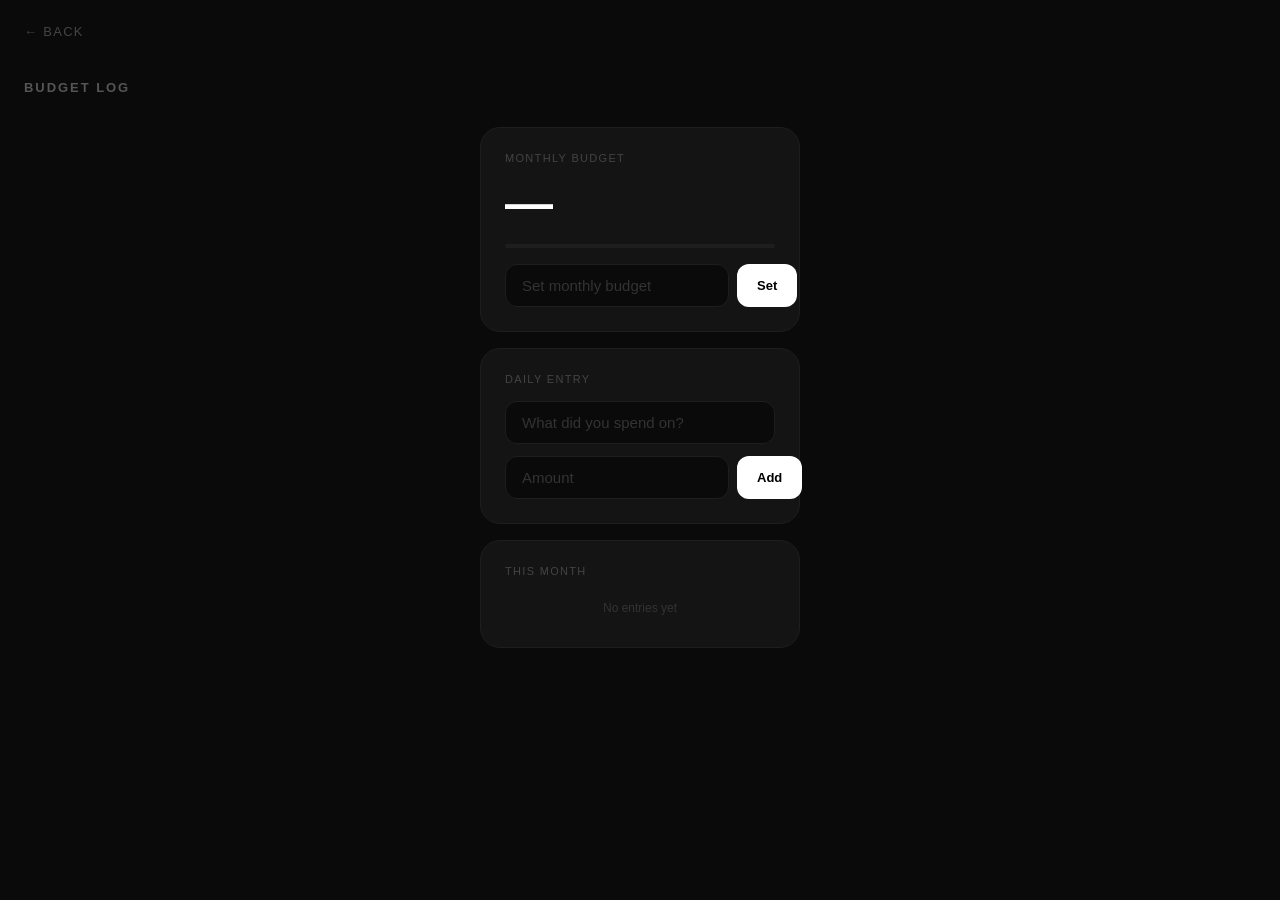
==== budget.html @ 746ae171 "Add Budget Log with monthly budget and daily entries" ====
<!DOCTYPE html>
<html lang="en">
<head>
  <meta charset="UTF-8" />
  <meta name="viewport" content="width=device-width, initial-scale=1.0, user-scalable=no" />
  <title>Budget Log</title>
  <style>
    * { margin: 0; padding: 0; box-sizing: border-box; }

    body {
      background: #0a0a0a;
      color: #fff;
      font-family: -apple-system, BlinkMacSystemFont, 'SF Pro Display', sans-serif;
      min-height: 100dvh;
      display: flex;
      flex-direction: column;
      align-items: center;
      padding: 80px 24px 40px;
      -webkit-tap-highlight-color: transparent;
    }

    .back {
      position: fixed;
      top: 24px;
      left: 24px;
      font-size: 13px;
      letter-spacing: 0.1em;
      text-transform: uppercase;
      color: #444;
      text-decoration: none;
    }

    h1 {
      font-size: 13px;
      letter-spacing: 0.15em;
      text-transform: uppercase;
      color: #555;
      margin-bottom: 32px;
      align-self: flex-start;
      width: 100%;
      max-width: 320px;
    }

    .section {
      background: #141414;
      border: 1px solid #1e1e1e;
      border-radius: 20px;
      padding: 24px;
      width: 100%;
      max-width: 320px;
      margin-bottom: 16px;
    }

    .section-title {
      font-size: 11px;
      letter-spacing: 0.12em;
      text-transform: uppercase;
      color: #444;
      margin-bottom: 16px;
    }

    .budget-display {
      font-size: 48px;
      font-weight: 700;
      font-variant-numeric: tabular-nums;
      line-height: 1;
      margin-bottom: 8px;
    }

    .budget-sub {
      font-size: 12px;
      color: #444;
      margin-bottom: 16px;
    }

    .progress-bar {
      width: 100%;
      height: 4px;
      background: #1e1e1e;
      border-radius: 2px;
      overflow: hidden;
      margin-bottom: 16px;
    }

    .progress-fill {
      height: 100%;
      background: #fff;
      border-radius: 2px;
      transition: width 0.3s ease;
    }

    .progress-fill.warning { background: #f59e0b; }
    .progress-fill.over { background: #ef4444; }

    .input-row {
      display: flex;
      gap: 8px;
    }

    input {
      flex: 1;
      background: #0a0a0a;
      border: 1px solid #1e1e1e;
      border-radius: 12px;
      padding: 12px 16px;
      color: #fff;
      font-size: 15px;
      font-family: inherit;
      outline: none;
    }

    input::placeholder { color: #333; }
    input:focus { border-color: #333; }

    button {
      background: #fff;
      color: #000;
      border: none;
      border-radius: 12px;
      padding: 12px 20px;
      font-size: 13px;
      font-weight: 600;
      font-family: inherit;
      cursor: pointer;
    }

    button:active { opacity: 0.8; }

    .entries {
      display: flex;
      flex-direction: column;
      gap: 10px;
    }

    .entry {
      display: flex;
      justify-content: space-between;
      align-items: center;
    }

    .entry-note {
      font-size: 14px;
      color: #ccc;
      flex: 1;
      margin-right: 12px;
      white-space: nowrap;
      overflow: hidden;
      text-overflow: ellipsis;
    }

    .entry-right {
      display: flex;
      align-items: center;
      gap: 12px;
      flex-shrink: 0;
    }

    .entry-amount {
      font-size: 15px;
      font-weight: 600;
      font-variant-numeric: tabular-nums;
    }

    .entry-delete {
      background: none;
      border: none;
      color: #333;
      cursor: pointer;
      font-size: 16px;
      padding: 0;
      line-height: 1;
    }

    .entry-delete:active { color: #ef4444; }

    .empty {
      font-size: 12px;
      color: #333;
      text-align: center;
      padding: 8px 0;
    }
  </style>
</head>
<body>

  <a class="back" href="index.html">← Back</a>
  <h1>Budget Log</h1>

  <!-- Monthly Budget -->
  <div class="section">
    <div class="section-title">Monthly Budget</div>
    <div class="budget-display" id="budgetDisplay">—</div>
    <div class="budget-sub" id="budgetSub"></div>
    <div class="progress-bar"><div class="progress-fill" id="progressFill"></div></div>
    <div class="input-row">
      <input type="number" id="budgetInput" placeholder="Set monthly budget" min="0" />
      <button onclick="setBudget()">Set</button>
    </div>
  </div>

  <!-- Daily Entry -->
  <div class="section">
    <div class="section-title">Daily Entry</div>
    <div class="input-row" style="margin-bottom:12px">
      <input type="text" id="noteInput" placeholder="What did you spend on?" />
    </div>
    <div class="input-row">
      <input type="number" id="amountInput" placeholder="Amount" min="0" step="0.01" />
      <button onclick="addEntry()">Add</button>
    </div>
  </div>

  <!-- Entries -->
  <div class="section">
    <div class="section-title">This Month</div>
    <div class="entries" id="entries"></div>
  </div>

  <script>
    const monthKey = () => new Date().toISOString().slice(0, 7);

    function getData() {
      return JSON.parse(localStorage.getItem('budget_' + monthKey()) || '{"budget":0,"entries":[]}');
    }

    function saveData(data) {
      localStorage.setItem('budget_' + monthKey(), JSON.stringify(data));
    }

    function render() {
      const data = getData();
      const total = data.entries.reduce((s, e) => s + e.amount, 0);
      const budget = data.budget;

      document.getElementById('budgetDisplay').textContent = budget ? `$${budget.toLocaleString()}` : '—';

      if (budget) {
        const remaining = budget - total;
        const pct = Math.min((total / budget) * 100, 100);
        const fill = document.getElementById('progressFill');
        fill.style.width = pct + '%';
        fill.className = 'progress-fill' + (pct >= 100 ? ' over' : pct >= 80 ? ' warning' : '');
        document.getElementById('budgetSub').textContent =
          remaining >= 0 ? `$${remaining.toFixed(2)} remaining of $${total.toFixed(2)} spent` : `$${Math.abs(remaining).toFixed(2)} over budget`;
      } else {
        document.getElementById('progressFill').style.width = '0%';
        document.getElementById('budgetSub').textContent = total ? `$${total.toFixed(2)} spent` : '';
      }

      const container = document.getElementById('entries');
      if (!data.entries.length) {
        container.innerHTML = '<div class="empty">No entries yet</div>';
        return;
      }
      container.innerHTML = data.entries.slice().reverse().map((e, ri) => {
        const i = data.entries.length - 1 - ri;
        return `<div class="entry">
          <div class="entry-note">${e.note || 'Expense'}</div>
          <div class="entry-right">
            <div class="entry-amount">$${e.amount.toFixed(2)}</div>
            <button class="entry-delete" onclick="deleteEntry(${i})">✕</button>
          </div>
        </div>`;
      }).join('');
    }

    function setBudget() {
      const val = parseFloat(document.getElementById('budgetInput').value);
      if (!val || val <= 0) return;
      const data = getData();
      data.budget = val;
      saveData(data);
      document.getElementById('budgetInput').value = '';
      render();
    }

    function addEntry() {
      const note = document.getElementById('noteInput').value.trim();
      const amount = parseFloat(document.getElementById('amountInput').value);
      if (!amount || amount <= 0) return;
      const data = getData();
      data.entries.push({ note, amount, date: new Date().toLocaleDateString() });
      saveData(data);
      document.getElementById('noteInput').value = '';
      document.getElementById('amountInput').value = '';
      render();
    }

    function deleteEntry(i) {
      const data = getData();
      data.entries.splice(i, 1);
      saveData(data);
      render();
    }

    render();
  </script>
</body>
</html>
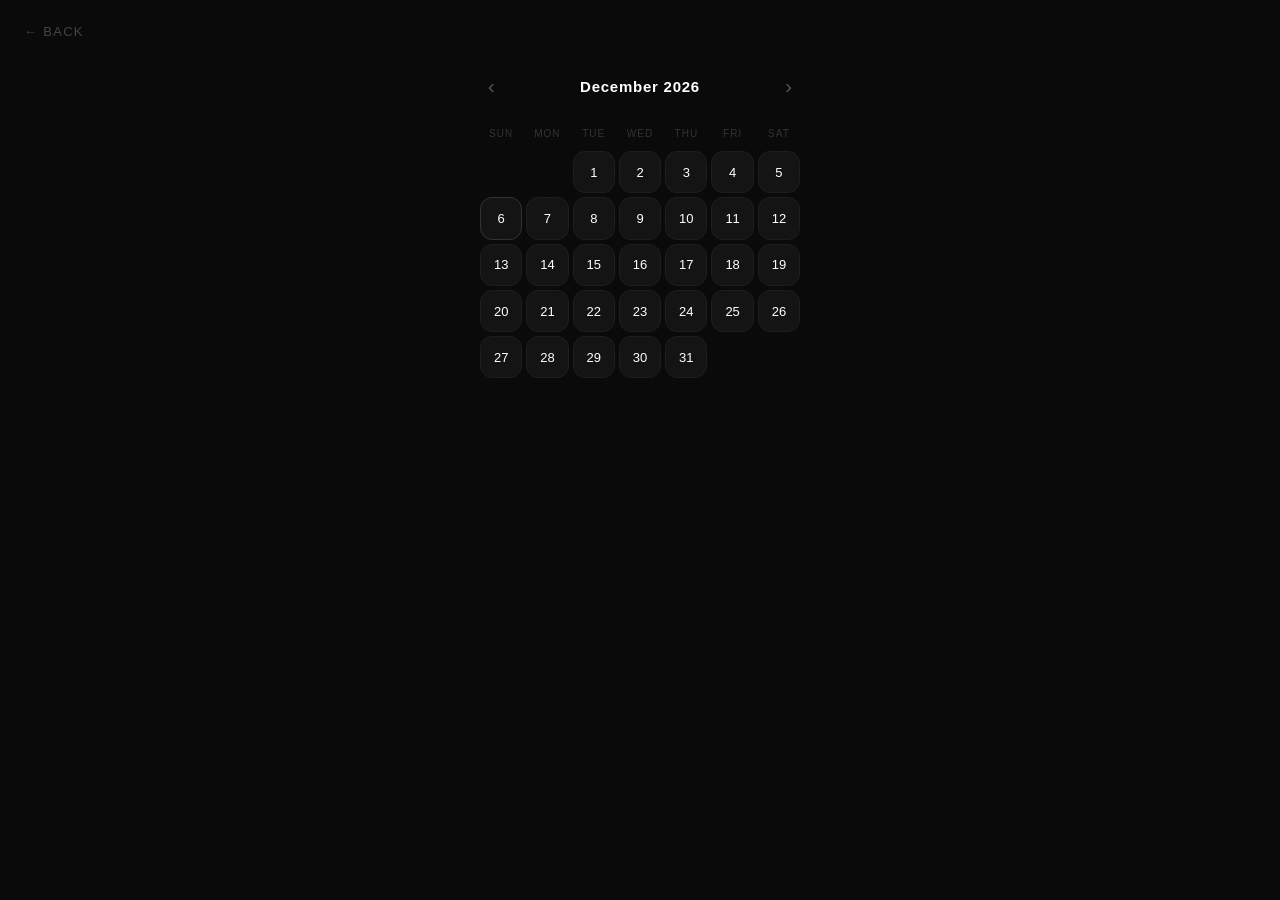
==== commit 5fcda6d4: "Redesign budget as calendar view with daily spend entries" ====
--- a/budget.html
+++ b/budget.html
@@ -15,7 +15,7 @@
       display: flex;
       flex-direction: column;
       align-items: center;
-      padding: 80px 24px 40px;
+      padding: 72px 24px 48px;
       -webkit-tap-highlight-color: transparent;
     }
 
@@ -30,28 +30,119 @@
       text-decoration: none;
     }
 
-    h1 {
-      font-size: 13px;
-      letter-spacing: 0.15em;
-      text-transform: uppercase;
-      color: #555;
-      margin-bottom: 32px;
-      align-self: flex-start;
+    .month-nav {
+      display: flex;
+      align-items: center;
+      justify-content: space-between;
       width: 100%;
       max-width: 320px;
-    }
-
-    .section {
+      margin-bottom: 24px;
+    }
+
+    .month-label {
+      font-size: 15px;
+      font-weight: 600;
+      letter-spacing: 0.05em;
+    }
+
+    .nav-btn {
+      background: none;
+      border: none;
+      color: #555;
+      font-size: 20px;
+      cursor: pointer;
+      padding: 4px 8px;
+      line-height: 1;
+    }
+
+    .nav-btn:active { color: #fff; }
+
+    .calendar {
+      width: 100%;
+      max-width: 320px;
+      display: grid;
+      grid-template-columns: repeat(7, 1fr);
+      gap: 4px;
+      margin-bottom: 20px;
+    }
+
+    .day-header {
+      font-size: 10px;
+      letter-spacing: 0.1em;
+      text-transform: uppercase;
+      color: #333;
+      text-align: center;
+      padding: 4px 0 8px;
+    }
+
+    .day {
+      aspect-ratio: 1;
+      display: flex;
+      flex-direction: column;
+      align-items: center;
+      justify-content: center;
+      border-radius: 12px;
+      cursor: pointer;
+      background: #141414;
+      border: 1px solid #1e1e1e;
+      transition: background 0.15s;
+      gap: 2px;
+    }
+
+    .day.empty {
+      background: transparent;
+      border-color: transparent;
+      cursor: default;
+    }
+
+    .day.today {
+      border-color: #333;
+    }
+
+    .day.selected {
+      background: #fff;
+      border-color: #fff;
+    }
+
+    .day.has-spend {
+      border-color: #2a2a2a;
+    }
+
+    .day:not(.empty):active { background: #1e1e1e; }
+    .day.selected:active { background: #ddd; }
+
+    .day-num {
+      font-size: 13px;
+      font-weight: 500;
+      line-height: 1;
+      color: #fff;
+    }
+
+    .day.selected .day-num { color: #000; }
+
+    .day-dot {
+      width: 4px;
+      height: 4px;
+      border-radius: 50%;
+      background: #555;
+    }
+
+    .day.selected .day-dot { background: #000; opacity: 0.4; }
+
+    /* Entry panel */
+    .panel {
+      width: 100%;
+      max-width: 320px;
       background: #141414;
       border: 1px solid #1e1e1e;
       border-radius: 20px;
       padding: 24px;
-      width: 100%;
-      max-width: 320px;
-      margin-bottom: 16px;
-    }
-
-    .section-title {
+      display: none;
+    }
+
+    .panel.visible { display: block; }
+
+    .panel-date {
       font-size: 11px;
       letter-spacing: 0.12em;
       text-transform: uppercase;
@@ -59,45 +150,32 @@
       margin-bottom: 16px;
     }
 
-    .budget-display {
-      font-size: 48px;
+    .total-row {
+      display: flex;
+      justify-content: space-between;
+      align-items: baseline;
+      margin-bottom: 20px;
+    }
+
+    .total-label {
+      font-size: 12px;
+      color: #444;
+      letter-spacing: 0.08em;
+      text-transform: uppercase;
+    }
+
+    .total-value {
+      font-size: 32px;
       font-weight: 700;
       font-variant-numeric: tabular-nums;
-      line-height: 1;
-      margin-bottom: 8px;
-    }
-
-    .budget-sub {
-      font-size: 12px;
-      color: #444;
-      margin-bottom: 16px;
-    }
-
-    .progress-bar {
-      width: 100%;
-      height: 4px;
-      background: #1e1e1e;
-      border-radius: 2px;
-      overflow: hidden;
-      margin-bottom: 16px;
-    }
-
-    .progress-fill {
-      height: 100%;
-      background: #fff;
-      border-radius: 2px;
-      transition: width 0.3s ease;
-    }
-
-    .progress-fill.warning { background: #f59e0b; }
-    .progress-fill.over { background: #ef4444; }
+    }
 
     .input-row {
       display: flex;
       gap: 8px;
     }
 
-    input {
+    input[type="number"] {
       flex: 1;
       background: #0a0a0a;
       border: 1px solid #1e1e1e;
@@ -109,10 +187,10 @@
       outline: none;
     }
 
-    input::placeholder { color: #333; }
-    input:focus { border-color: #333; }
-
-    button {
+    input[type="number"]::placeholder { color: #333; }
+    input[type="number"]:focus { border-color: #333; }
+
+    button.add-btn {
       background: #fff;
       color: #000;
       border: none;
@@ -124,176 +202,186 @@
       cursor: pointer;
     }
 
-    button:active { opacity: 0.8; }
-
-    .entries {
+    button.add-btn:active { opacity: 0.8; }
+
+    .entries-list {
+      margin-top: 16px;
       display: flex;
       flex-direction: column;
-      gap: 10px;
-    }
-
-    .entry {
+      gap: 8px;
+    }
+
+    .entry-item {
       display: flex;
       justify-content: space-between;
       align-items: center;
     }
 
-    .entry-note {
+    .entry-time {
+      font-size: 12px;
+      color: #333;
+    }
+
+    .entry-val {
       font-size: 14px;
+      font-variant-numeric: tabular-nums;
       color: #ccc;
-      flex: 1;
-      margin-right: 12px;
-      white-space: nowrap;
-      overflow: hidden;
-      text-overflow: ellipsis;
-    }
-
-    .entry-right {
-      display: flex;
-      align-items: center;
-      gap: 12px;
-      flex-shrink: 0;
-    }
-
-    .entry-amount {
-      font-size: 15px;
-      font-weight: 600;
-      font-variant-numeric: tabular-nums;
-    }
-
-    .entry-delete {
+    }
+
+    .entry-del {
       background: none;
       border: none;
-      color: #333;
+      color: #2a2a2a;
       cursor: pointer;
-      font-size: 16px;
-      padding: 0;
-      line-height: 1;
-    }
-
-    .entry-delete:active { color: #ef4444; }
-
-    .empty {
-      font-size: 12px;
-      color: #333;
-      text-align: center;
-      padding: 8px 0;
-    }
+      font-size: 14px;
+      padding: 0 0 0 12px;
+    }
+
+    .entry-del:active { color: #ef4444; }
   </style>
 </head>
 <body>
 
   <a class="back" href="index.html">← Back</a>
-  <h1>Budget Log</h1>
-
-  <!-- Monthly Budget -->
-  <div class="section">
-    <div class="section-title">Monthly Budget</div>
-    <div class="budget-display" id="budgetDisplay">—</div>
-    <div class="budget-sub" id="budgetSub"></div>
-    <div class="progress-bar"><div class="progress-fill" id="progressFill"></div></div>
-    <div class="input-row">
-      <input type="number" id="budgetInput" placeholder="Set monthly budget" min="0" />
-      <button onclick="setBudget()">Set</button>
-    </div>
+
+  <div class="month-nav">
+    <button class="nav-btn" onclick="changeMonth(-1)">‹</button>
+    <div class="month-label" id="monthLabel"></div>
+    <button class="nav-btn" onclick="changeMonth(1)">›</button>
   </div>
 
-  <!-- Daily Entry -->
-  <div class="section">
-    <div class="section-title">Daily Entry</div>
-    <div class="input-row" style="margin-bottom:12px">
-      <input type="text" id="noteInput" placeholder="What did you spend on?" />
+  <div class="calendar" id="calendar"></div>
+
+  <div class="panel" id="panel">
+    <div class="panel-date" id="panelDate"></div>
+    <div class="total-row">
+      <div class="total-label">Total Spend</div>
+      <div class="total-value" id="totalSpend">$0</div>
     </div>
     <div class="input-row">
-      <input type="number" id="amountInput" placeholder="Amount" min="0" step="0.01" />
-      <button onclick="addEntry()">Add</button>
+      <input type="number" id="valueInput" placeholder="Add value" min="0" step="0.01" />
+      <button class="add-btn" onclick="addValue()">Add</button>
     </div>
+    <div class="entries-list" id="entriesList"></div>
   </div>
 
-  <!-- Entries -->
-  <div class="section">
-    <div class="section-title">This Month</div>
-    <div class="entries" id="entries"></div>
-  </div>
-
   <script>
-    const monthKey = () => new Date().toISOString().slice(0, 7);
-
-    function getData() {
-      return JSON.parse(localStorage.getItem('budget_' + monthKey()) || '{"budget":0,"entries":[]}');
-    }
-
-    function saveData(data) {
-      localStorage.setItem('budget_' + monthKey(), JSON.stringify(data));
-    }
-
-    function render() {
-      const data = getData();
-      const total = data.entries.reduce((s, e) => s + e.amount, 0);
-      const budget = data.budget;
-
-      document.getElementById('budgetDisplay').textContent = budget ? `$${budget.toLocaleString()}` : '—';
-
-      if (budget) {
-        const remaining = budget - total;
-        const pct = Math.min((total / budget) * 100, 100);
-        const fill = document.getElementById('progressFill');
-        fill.style.width = pct + '%';
-        fill.className = 'progress-fill' + (pct >= 100 ? ' over' : pct >= 80 ? ' warning' : '');
-        document.getElementById('budgetSub').textContent =
-          remaining >= 0 ? `$${remaining.toFixed(2)} remaining of $${total.toFixed(2)} spent` : `$${Math.abs(remaining).toFixed(2)} over budget`;
-      } else {
-        document.getElementById('progressFill').style.width = '0%';
-        document.getElementById('budgetSub').textContent = total ? `$${total.toFixed(2)} spent` : '';
+    const DAYS = ['Sun','Mon','Tue','Wed','Thu','Fri','Sat'];
+    const MONTHS = ['January','February','March','April','May','June','July','August','September','October','November','December'];
+
+    let current = new Date();
+    let viewYear = current.getFullYear();
+    let viewMonth = current.getMonth();
+    let selectedDate = null;
+
+    function storageKey(dateStr) { return 'budget_' + dateStr; }
+
+    function getEntries(dateStr) {
+      return JSON.parse(localStorage.getItem(storageKey(dateStr)) || '[]');
+    }
+
+    function saveEntries(dateStr, entries) {
+      localStorage.setItem(storageKey(dateStr), JSON.stringify(entries));
+    }
+
+    function total(entries) {
+      return entries.reduce((s, e) => s + e.val, 0);
+    }
+
+    function renderCalendar() {
+      document.getElementById('monthLabel').textContent = MONTHS[viewMonth] + ' ' + viewYear;
+
+      const cal = document.getElementById('calendar');
+      cal.innerHTML = DAYS.map(d => `<div class="day-header">${d}</div>`).join('');
+
+      const firstDay = new Date(viewYear, viewMonth, 1).getDay();
+      const daysInMonth = new Date(viewYear, viewMonth + 1, 0).getDate();
+      const todayStr = toDateStr(current);
+
+      for (let i = 0; i < firstDay; i++) {
+        cal.innerHTML += `<div class="day empty"></div>`;
       }
 
-      const container = document.getElementById('entries');
-      if (!data.entries.length) {
-        container.innerHTML = '<div class="empty">No entries yet</div>';
-        return;
+      for (let d = 1; d <= daysInMonth; d++) {
+        const dateStr = toDateStr(new Date(viewYear, viewMonth, d));
+        const entries = getEntries(dateStr);
+        const hasSpend = entries.length > 0;
+        const isToday = dateStr === todayStr;
+        const isSelected = dateStr === selectedDate;
+
+        cal.innerHTML += `<div class="day${isToday ? ' today' : ''}${isSelected ? ' selected' : ''}${hasSpend ? ' has-spend' : ''}" onclick="selectDate('${dateStr}')">
+          <div class="day-num">${d}</div>
+          ${hasSpend ? '<div class="day-dot"></div>' : ''}
+        </div>`;
       }
-      container.innerHTML = data.entries.slice().reverse().map((e, ri) => {
-        const i = data.entries.length - 1 - ri;
-        return `<div class="entry">
-          <div class="entry-note">${e.note || 'Expense'}</div>
-          <div class="entry-right">
-            <div class="entry-amount">$${e.amount.toFixed(2)}</div>
-            <button class="entry-delete" onclick="deleteEntry(${i})">✕</button>
-          </div>
+    }
+
+    function toDateStr(date) {
+      return date.getFullYear() + '-' +
+        String(date.getMonth() + 1).padStart(2, '0') + '-' +
+        String(date.getDate()).padStart(2, '0');
+    }
+
+    function selectDate(dateStr) {
+      selectedDate = dateStr;
+      renderCalendar();
+      renderPanel();
+    }
+
+    function renderPanel() {
+      if (!selectedDate) return;
+      const panel = document.getElementById('panel');
+      panel.classList.add('visible');
+
+      const [y, m, d] = selectedDate.split('-');
+      document.getElementById('panelDate').textContent =
+        MONTHS[parseInt(m) - 1] + ' ' + parseInt(d) + ', ' + y;
+
+      const entries = getEntries(selectedDate);
+      document.getElementById('totalSpend').textContent = '$' + total(entries).toFixed(2);
+
+      const list = document.getElementById('entriesList');
+      list.innerHTML = entries.slice().reverse().map((e, ri) => {
+        const i = entries.length - 1 - ri;
+        return `<div class="entry-item">
+          <div class="entry-time">${e.time}</div>
+          <div class="entry-val">$${e.val.toFixed(2)}</div>
+          <button class="entry-del" onclick="deleteEntry(${i})">✕</button>
         </div>`;
       }).join('');
     }
 
-    function setBudget() {
-      const val = parseFloat(document.getElementById('budgetInput').value);
-      if (!val || val <= 0) return;
-      const data = getData();
-      data.budget = val;
-      saveData(data);
-      document.getElementById('budgetInput').value = '';
-      render();
-    }
-
-    function addEntry() {
-      const note = document.getElementById('noteInput').value.trim();
-      const amount = parseFloat(document.getElementById('amountInput').value);
-      if (!amount || amount <= 0) return;
-      const data = getData();
-      data.entries.push({ note, amount, date: new Date().toLocaleDateString() });
-      saveData(data);
-      document.getElementById('noteInput').value = '';
-      document.getElementById('amountInput').value = '';
-      render();
+    function addValue() {
+      const input = document.getElementById('valueInput');
+      const val = parseFloat(input.value);
+      if (!val || val <= 0 || !selectedDate) return;
+      const entries = getEntries(selectedDate);
+      const now = new Date();
+      entries.push({ val, time: now.toLocaleTimeString([], { hour: '2-digit', minute: '2-digit' }) });
+      saveEntries(selectedDate, entries);
+      input.value = '';
+      renderCalendar();
+      renderPanel();
     }
 
     function deleteEntry(i) {
-      const data = getData();
-      data.entries.splice(i, 1);
-      saveData(data);
-      render();
-    }
-
-    render();
+      const entries = getEntries(selectedDate);
+      entries.splice(i, 1);
+      saveEntries(selectedDate, entries);
+      renderCalendar();
+      renderPanel();
+    }
+
+    function changeMonth(dir) {
+      viewMonth += dir;
+      if (viewMonth > 11) { viewMonth = 0; viewYear++; }
+      if (viewMonth < 0) { viewMonth = 11; viewYear--; }
+      selectedDate = null;
+      document.getElementById('panel').classList.remove('visible');
+      renderCalendar();
+    }
+
+    renderCalendar();
   </script>
 </body>
 </html>
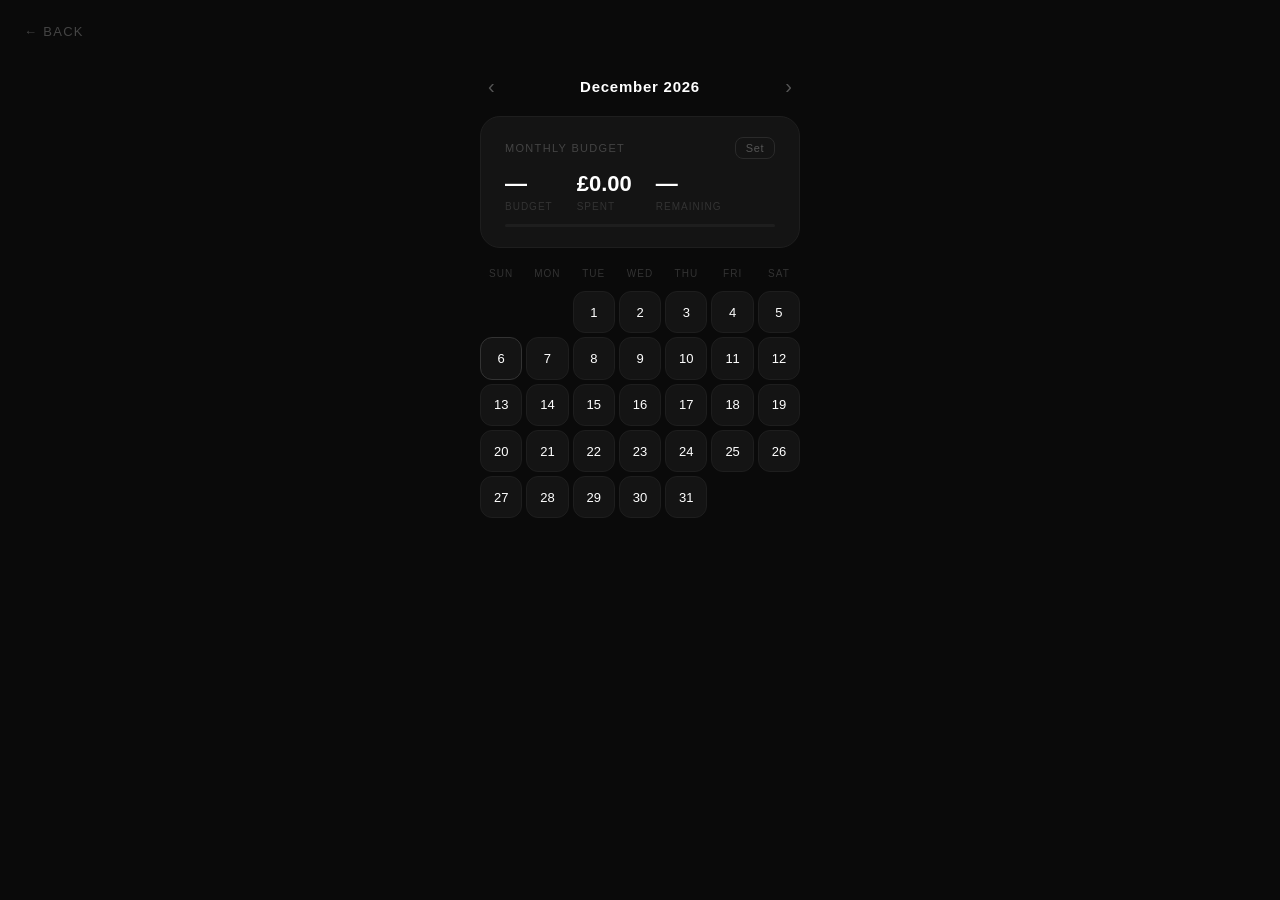
==== commit ca5b9e9c: "Add monthly budget card, switch to £" ====
--- a/budget.html
+++ b/budget.html
@@ -36,7 +36,7 @@
       justify-content: space-between;
       width: 100%;
       max-width: 320px;
-      margin-bottom: 24px;
+      margin-bottom: 16px;
     }
 
     .month-label {
@@ -57,6 +57,96 @@
 
     .nav-btn:active { color: #fff; }
 
+    /* Monthly budget card */
+    .budget-card {
+      width: 100%;
+      max-width: 320px;
+      background: #141414;
+      border: 1px solid #1e1e1e;
+      border-radius: 20px;
+      padding: 20px 24px;
+      margin-bottom: 16px;
+    }
+
+    .budget-top {
+      display: flex;
+      justify-content: space-between;
+      align-items: baseline;
+      margin-bottom: 12px;
+    }
+
+    .budget-section-label {
+      font-size: 11px;
+      letter-spacing: 0.12em;
+      text-transform: uppercase;
+      color: #444;
+    }
+
+    .budget-set-btn {
+      background: none;
+      border: 1px solid #2a2a2a;
+      border-radius: 8px;
+      color: #555;
+      font-size: 11px;
+      font-family: inherit;
+      padding: 4px 10px;
+      cursor: pointer;
+      letter-spacing: 0.05em;
+    }
+
+    .budget-set-btn:active { color: #fff; border-color: #555; }
+
+    .budget-numbers {
+      display: flex;
+      gap: 24px;
+      margin-bottom: 12px;
+    }
+
+    .budget-stat { display: flex; flex-direction: column; gap: 4px; }
+
+    .budget-stat-val {
+      font-size: 22px;
+      font-weight: 700;
+      font-variant-numeric: tabular-nums;
+    }
+
+    .budget-stat-val.over { color: #ef4444; }
+    .budget-stat-val.warning { color: #f59e0b; }
+
+    .budget-stat-label {
+      font-size: 10px;
+      letter-spacing: 0.1em;
+      text-transform: uppercase;
+      color: #333;
+    }
+
+    .progress-bar {
+      width: 100%;
+      height: 3px;
+      background: #1e1e1e;
+      border-radius: 2px;
+      overflow: hidden;
+    }
+
+    .progress-fill {
+      height: 100%;
+      background: #fff;
+      border-radius: 2px;
+      transition: width 0.3s ease;
+    }
+
+    .progress-fill.warning { background: #f59e0b; }
+    .progress-fill.over { background: #ef4444; }
+
+    .set-budget-row {
+      display: flex;
+      gap: 8px;
+      margin-top: 14px;
+    }
+
+    .set-budget-row.hidden { display: none; }
+
+    /* Calendar */
     .calendar {
       width: 100%;
       max-width: 320px;
@@ -89,25 +179,10 @@
       gap: 2px;
     }
 
-    .day.empty {
-      background: transparent;
-      border-color: transparent;
-      cursor: default;
-    }
-
-    .day.today {
-      border-color: #333;
-    }
-
-    .day.selected {
-      background: #fff;
-      border-color: #fff;
-    }
-
-    .day.has-spend {
-      border-color: #2a2a2a;
-    }
-
+    .day.empty { background: transparent; border-color: transparent; cursor: default; }
+    .day.today { border-color: #333; }
+    .day.selected { background: #fff; border-color: #fff; }
+    .day.has-spend { border-color: #2a2a2a; }
     .day:not(.empty):active { background: #1e1e1e; }
     .day.selected:active { background: #ddd; }
 
@@ -170,10 +245,7 @@
       font-variant-numeric: tabular-nums;
     }
 
-    .input-row {
-      display: flex;
-      gap: 8px;
-    }
+    .input-row { display: flex; gap: 8px; }
 
     input[type="number"] {
       flex: 1;
@@ -217,10 +289,7 @@
       align-items: center;
     }
 
-    .entry-time {
-      font-size: 12px;
-      color: #333;
-    }
+    .entry-time { font-size: 12px; color: #333; }
 
     .entry-val {
       font-size: 14px;
@@ -250,13 +319,40 @@
     <button class="nav-btn" onclick="changeMonth(1)">›</button>
   </div>
 
+  <!-- Monthly Budget Card -->
+  <div class="budget-card">
+    <div class="budget-top">
+      <div class="budget-section-label">Monthly Budget</div>
+      <button class="budget-set-btn" onclick="toggleSetBudget()">Set</button>
+    </div>
+    <div class="budget-numbers">
+      <div class="budget-stat">
+        <div class="budget-stat-val" id="budgetAmt">—</div>
+        <div class="budget-stat-label">Budget</div>
+      </div>
+      <div class="budget-stat">
+        <div class="budget-stat-val" id="spentAmt">£0</div>
+        <div class="budget-stat-label">Spent</div>
+      </div>
+      <div class="budget-stat">
+        <div class="budget-stat-val" id="remainAmt">—</div>
+        <div class="budget-stat-label">Remaining</div>
+      </div>
+    </div>
+    <div class="progress-bar"><div class="progress-fill" id="progressFill" style="width:0%"></div></div>
+    <div class="set-budget-row hidden" id="setBudgetRow">
+      <input type="number" id="budgetInput" placeholder="Monthly budget" min="0" />
+      <button class="add-btn" onclick="saveBudget()">Save</button>
+    </div>
+  </div>
+
   <div class="calendar" id="calendar"></div>
 
   <div class="panel" id="panel">
     <div class="panel-date" id="panelDate"></div>
     <div class="total-row">
       <div class="total-label">Total Spend</div>
-      <div class="total-value" id="totalSpend">$0</div>
+      <div class="total-value" id="totalSpend">£0</div>
     </div>
     <div class="input-row">
       <input type="number" id="valueInput" placeholder="Add value" min="0" step="0.01" />
@@ -274,23 +370,78 @@
     let viewMonth = current.getMonth();
     let selectedDate = null;
 
-    function storageKey(dateStr) { return 'budget_' + dateStr; }
+    function monthKey() { return `${viewYear}-${String(viewMonth + 1).padStart(2, '0')}`; }
+    function entryKey(dateStr) { return 'budget_' + dateStr; }
+    function budgetKey() { return 'monthly_budget_' + monthKey(); }
 
     function getEntries(dateStr) {
-      return JSON.parse(localStorage.getItem(storageKey(dateStr)) || '[]');
+      return JSON.parse(localStorage.getItem(entryKey(dateStr)) || '[]');
     }
 
     function saveEntries(dateStr, entries) {
-      localStorage.setItem(storageKey(dateStr), JSON.stringify(entries));
-    }
-
-    function total(entries) {
-      return entries.reduce((s, e) => s + e.val, 0);
+      localStorage.setItem(entryKey(dateStr), JSON.stringify(entries));
+    }
+
+    function getMonthBudget() {
+      return parseFloat(localStorage.getItem(budgetKey()) || '0');
+    }
+
+    function getMonthTotal() {
+      const daysInMonth = new Date(viewYear, viewMonth + 1, 0).getDate();
+      let total = 0;
+      for (let d = 1; d <= daysInMonth; d++) {
+        const dateStr = toDateStr(new Date(viewYear, viewMonth, d));
+        getEntries(dateStr).forEach(e => total += e.val);
+      }
+      return total;
+    }
+
+    function renderBudgetCard() {
+      const budget = getMonthBudget();
+      const spent = getMonthTotal();
+      const remaining = budget - spent;
+      const pct = budget ? Math.min((spent / budget) * 100, 100) : 0;
+
+      document.getElementById('budgetAmt').textContent = budget ? `£${budget.toLocaleString()}` : '—';
+      document.getElementById('spentAmt').textContent = `£${spent.toFixed(2)}`;
+
+      const remainEl = document.getElementById('remainAmt');
+      if (!budget) {
+        remainEl.textContent = '—';
+        remainEl.className = 'budget-stat-val';
+      } else {
+        remainEl.textContent = `£${Math.abs(remaining).toFixed(2)}`;
+        remainEl.className = 'budget-stat-val' + (remaining < 0 ? ' over' : remaining / budget < 0.2 ? ' warning' : '');
+      }
+
+      const fill = document.getElementById('progressFill');
+      fill.style.width = pct + '%';
+      fill.className = 'progress-fill' + (pct >= 100 ? ' over' : pct >= 80 ? ' warning' : '');
+    }
+
+    function toggleSetBudget() {
+      const row = document.getElementById('setBudgetRow');
+      row.classList.toggle('hidden');
+      if (!row.classList.contains('hidden')) document.getElementById('budgetInput').focus();
+    }
+
+    function saveBudget() {
+      const val = parseFloat(document.getElementById('budgetInput').value);
+      if (!val || val <= 0) return;
+      localStorage.setItem(budgetKey(), val);
+      document.getElementById('budgetInput').value = '';
+      document.getElementById('setBudgetRow').classList.add('hidden');
+      renderBudgetCard();
+    }
+
+    function toDateStr(date) {
+      return date.getFullYear() + '-' +
+        String(date.getMonth() + 1).padStart(2, '0') + '-' +
+        String(date.getDate()).padStart(2, '0');
     }
 
     function renderCalendar() {
       document.getElementById('monthLabel').textContent = MONTHS[viewMonth] + ' ' + viewYear;
-
       const cal = document.getElementById('calendar');
       cal.innerHTML = DAYS.map(d => `<div class="day-header">${d}</div>`).join('');
 
@@ -298,14 +449,11 @@
       const daysInMonth = new Date(viewYear, viewMonth + 1, 0).getDate();
       const todayStr = toDateStr(current);
 
-      for (let i = 0; i < firstDay; i++) {
-        cal.innerHTML += `<div class="day empty"></div>`;
-      }
+      for (let i = 0; i < firstDay; i++) cal.innerHTML += `<div class="day empty"></div>`;
 
       for (let d = 1; d <= daysInMonth; d++) {
         const dateStr = toDateStr(new Date(viewYear, viewMonth, d));
-        const entries = getEntries(dateStr);
-        const hasSpend = entries.length > 0;
+        const hasSpend = getEntries(dateStr).length > 0;
         const isToday = dateStr === todayStr;
         const isSelected = dateStr === selectedDate;
 
@@ -316,12 +464,6 @@
       }
     }
 
-    function toDateStr(date) {
-      return date.getFullYear() + '-' +
-        String(date.getMonth() + 1).padStart(2, '0') + '-' +
-        String(date.getDate()).padStart(2, '0');
-    }
-
     function selectDate(dateStr) {
       selectedDate = dateStr;
       renderCalendar();
@@ -330,22 +472,21 @@
 
     function renderPanel() {
       if (!selectedDate) return;
-      const panel = document.getElementById('panel');
-      panel.classList.add('visible');
+      document.getElementById('panel').classList.add('visible');
 
       const [y, m, d] = selectedDate.split('-');
       document.getElementById('panelDate').textContent =
         MONTHS[parseInt(m) - 1] + ' ' + parseInt(d) + ', ' + y;
 
       const entries = getEntries(selectedDate);
-      document.getElementById('totalSpend').textContent = '$' + total(entries).toFixed(2);
-
-      const list = document.getElementById('entriesList');
-      list.innerHTML = entries.slice().reverse().map((e, ri) => {
+      const t = entries.reduce((s, e) => s + e.val, 0);
+      document.getElementById('totalSpend').textContent = '£' + t.toFixed(2);
+
+      document.getElementById('entriesList').innerHTML = entries.slice().reverse().map((e, ri) => {
         const i = entries.length - 1 - ri;
         return `<div class="entry-item">
           <div class="entry-time">${e.time}</div>
-          <div class="entry-val">$${e.val.toFixed(2)}</div>
+          <div class="entry-val">£${e.val.toFixed(2)}</div>
           <button class="entry-del" onclick="deleteEntry(${i})">✕</button>
         </div>`;
       }).join('');
@@ -362,6 +503,7 @@
       input.value = '';
       renderCalendar();
       renderPanel();
+      renderBudgetCard();
     }
 
     function deleteEntry(i) {
@@ -370,6 +512,7 @@
       saveEntries(selectedDate, entries);
       renderCalendar();
       renderPanel();
+      renderBudgetCard();
     }
 
     function changeMonth(dir) {
@@ -379,9 +522,11 @@
       selectedDate = null;
       document.getElementById('panel').classList.remove('visible');
       renderCalendar();
+      renderBudgetCard();
     }
 
     renderCalendar();
+    renderBudgetCard();
   </script>
 </body>
 </html>
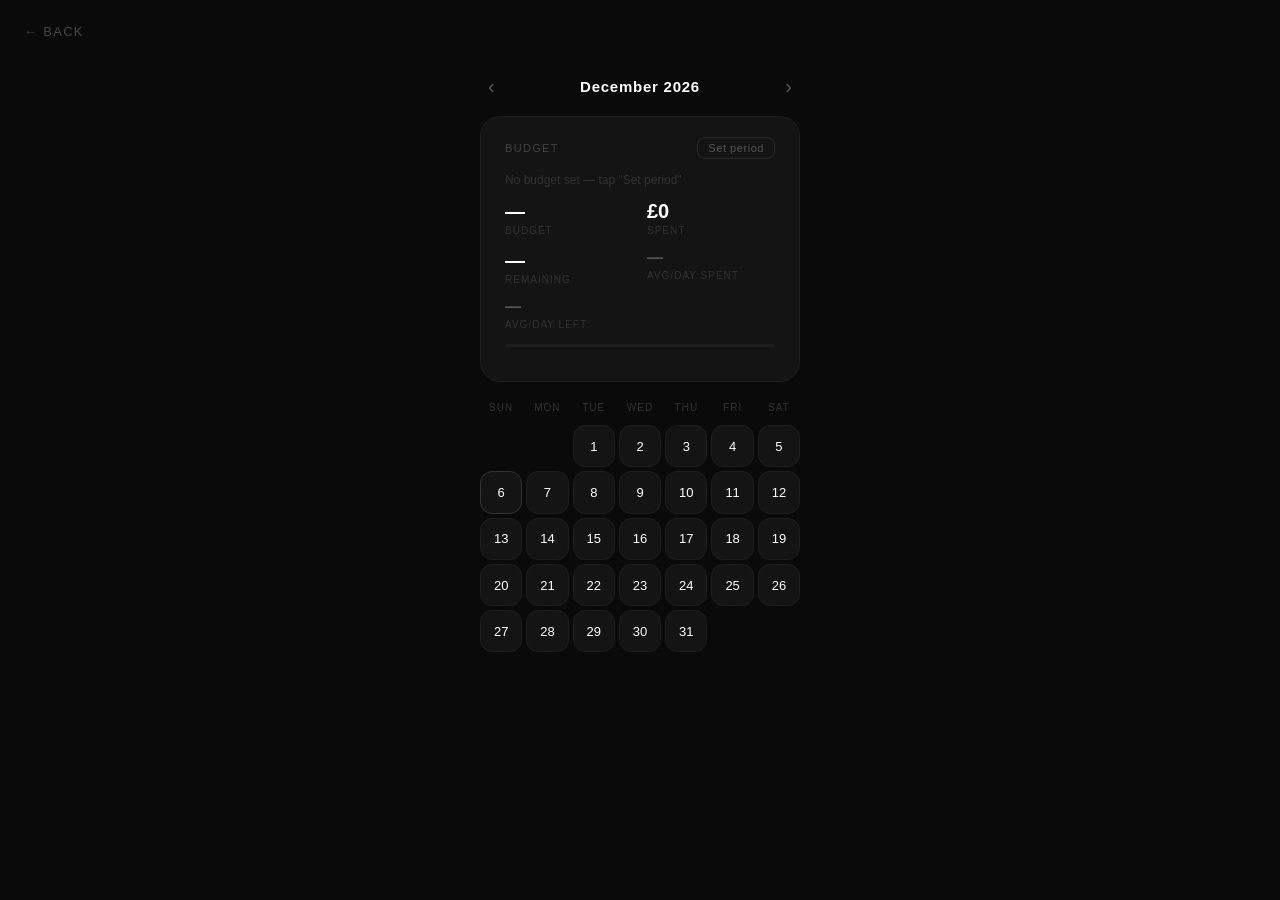
==== commit cc100d86: "Custom budget period, avg spend/day and avg available/day stats" ====
--- a/budget.html
+++ b/budget.html
@@ -57,7 +57,7 @@
 
     .nav-btn:active { color: #fff; }
 
-    /* Monthly budget card */
+    /* Budget card */
     .budget-card {
       width: 100%;
       max-width: 320px;
@@ -71,8 +71,8 @@
     .budget-top {
       display: flex;
       justify-content: space-between;
-      align-items: baseline;
-      margin-bottom: 12px;
+      align-items: center;
+      margin-bottom: 14px;
     }
 
     .budget-section-label {
@@ -96,22 +96,31 @@
 
     .budget-set-btn:active { color: #fff; border-color: #555; }
 
-    .budget-numbers {
-      display: flex;
-      gap: 24px;
-      margin-bottom: 12px;
+    .budget-period-label {
+      font-size: 12px;
+      color: #333;
+      margin-bottom: 14px;
+    }
+
+    .budget-stats {
+      display: grid;
+      grid-template-columns: 1fr 1fr;
+      gap: 14px;
+      margin-bottom: 14px;
     }
 
     .budget-stat { display: flex; flex-direction: column; gap: 4px; }
 
     .budget-stat-val {
-      font-size: 22px;
+      font-size: 20px;
       font-weight: 700;
       font-variant-numeric: tabular-nums;
+      line-height: 1;
     }
 
     .budget-stat-val.over { color: #ef4444; }
     .budget-stat-val.warning { color: #f59e0b; }
+    .budget-stat-val.dim { color: #555; font-size: 16px; }
 
     .budget-stat-label {
       font-size: 10px;
@@ -126,6 +135,7 @@
       background: #1e1e1e;
       border-radius: 2px;
       overflow: hidden;
+      margin-bottom: 14px;
     }
 
     .progress-fill {
@@ -138,13 +148,51 @@
     .progress-fill.warning { background: #f59e0b; }
     .progress-fill.over { background: #ef4444; }
 
-    .set-budget-row {
-      display: flex;
-      gap: 8px;
-      margin-top: 14px;
-    }
-
-    .set-budget-row.hidden { display: none; }
+    /* Set budget form */
+    .set-form { display: none; flex-direction: column; gap: 10px; }
+    .set-form.visible { display: flex; }
+
+    .set-form-row { display: flex; gap: 8px; align-items: center; }
+
+    .set-form-label {
+      font-size: 11px;
+      letter-spacing: 0.08em;
+      text-transform: uppercase;
+      color: #444;
+      width: 40px;
+      flex-shrink: 0;
+    }
+
+    input[type="date"], input[type="number"] {
+      flex: 1;
+      background: #0a0a0a;
+      border: 1px solid #1e1e1e;
+      border-radius: 12px;
+      padding: 10px 14px;
+      color: #fff;
+      font-size: 14px;
+      font-family: inherit;
+      outline: none;
+      color-scheme: dark;
+    }
+
+    input::placeholder { color: #333; }
+    input:focus { border-color: #333; }
+
+    button.save-btn, button.add-btn {
+      background: #fff;
+      color: #000;
+      border: none;
+      border-radius: 12px;
+      padding: 10px 18px;
+      font-size: 13px;
+      font-weight: 600;
+      font-family: inherit;
+      cursor: pointer;
+      white-space: nowrap;
+    }
+
+    button.save-btn:active, button.add-btn:active { opacity: 0.8; }
 
     /* Calendar */
     .calendar {
@@ -183,6 +231,7 @@
     .day.today { border-color: #333; }
     .day.selected { background: #fff; border-color: #fff; }
     .day.has-spend { border-color: #2a2a2a; }
+    .day.in-period { border-color: #222; background: #181818; }
     .day:not(.empty):active { background: #1e1e1e; }
     .day.selected:active { background: #ddd; }
 
@@ -247,35 +296,6 @@
 
     .input-row { display: flex; gap: 8px; }
 
-    input[type="number"] {
-      flex: 1;
-      background: #0a0a0a;
-      border: 1px solid #1e1e1e;
-      border-radius: 12px;
-      padding: 12px 16px;
-      color: #fff;
-      font-size: 15px;
-      font-family: inherit;
-      outline: none;
-    }
-
-    input[type="number"]::placeholder { color: #333; }
-    input[type="number"]:focus { border-color: #333; }
-
-    button.add-btn {
-      background: #fff;
-      color: #000;
-      border: none;
-      border-radius: 12px;
-      padding: 12px 20px;
-      font-size: 13px;
-      font-weight: 600;
-      font-family: inherit;
-      cursor: pointer;
-    }
-
-    button.add-btn:active { opacity: 0.8; }
-
     .entries-list {
       margin-top: 16px;
       display: flex;
@@ -319,30 +339,54 @@
     <button class="nav-btn" onclick="changeMonth(1)">›</button>
   </div>
 
-  <!-- Monthly Budget Card -->
+  <!-- Budget Card -->
   <div class="budget-card">
     <div class="budget-top">
-      <div class="budget-section-label">Monthly Budget</div>
-      <button class="budget-set-btn" onclick="toggleSetBudget()">Set</button>
+      <div class="budget-section-label">Budget</div>
+      <button class="budget-set-btn" onclick="toggleSetForm()">Set period</button>
     </div>
-    <div class="budget-numbers">
-      <div class="budget-stat">
-        <div class="budget-stat-val" id="budgetAmt">—</div>
-        <div class="budget-stat-label">Budget</div>
+
+    <div class="set-form" id="setForm">
+      <div class="set-form-row">
+        <div class="set-form-label">From</div>
+        <input type="date" id="fromDate" />
       </div>
-      <div class="budget-stat">
-        <div class="budget-stat-val" id="spentAmt">£0</div>
-        <div class="budget-stat-label">Spent</div>
+      <div class="set-form-row">
+        <div class="set-form-label">Until</div>
+        <input type="date" id="toDate" />
       </div>
-      <div class="budget-stat">
-        <div class="budget-stat-val" id="remainAmt">—</div>
-        <div class="budget-stat-label">Remaining</div>
+      <div class="set-form-row">
+        <div class="set-form-label">£</div>
+        <input type="number" id="budgetAmt" placeholder="Budget amount" min="0" />
+        <button class="save-btn" onclick="savePeriod()">Save</button>
       </div>
     </div>
-    <div class="progress-bar"><div class="progress-fill" id="progressFill" style="width:0%"></div></div>
-    <div class="set-budget-row hidden" id="setBudgetRow">
-      <input type="number" id="budgetInput" placeholder="Monthly budget" min="0" />
-      <button class="add-btn" onclick="saveBudget()">Save</button>
+
+    <div id="budgetDisplay">
+      <div class="budget-period-label" id="periodLabel">No budget set</div>
+      <div class="budget-stats">
+        <div class="budget-stat">
+          <div class="budget-stat-val" id="statBudget">—</div>
+          <div class="budget-stat-label">Budget</div>
+        </div>
+        <div class="budget-stat">
+          <div class="budget-stat-val" id="statSpent">£0</div>
+          <div class="budget-stat-label">Spent</div>
+        </div>
+        <div class="budget-stat">
+          <div class="budget-stat-val" id="statRemaining">—</div>
+          <div class="budget-stat-label">Remaining</div>
+        </div>
+        <div class="budget-stat">
+          <div class="budget-stat-val dim" id="statAvgSpent">—</div>
+          <div class="budget-stat-label">Avg/day spent</div>
+        </div>
+        <div class="budget-stat">
+          <div class="budget-stat-val dim" id="statAvgLeft">—</div>
+          <div class="budget-stat-label">Avg/day left</div>
+        </div>
+      </div>
+      <div class="progress-bar"><div class="progress-fill" id="progressFill" style="width:0%"></div></div>
     </div>
   </div>
 
@@ -370,76 +414,116 @@
     let viewMonth = current.getMonth();
     let selectedDate = null;
 
-    function monthKey() { return `${viewYear}-${String(viewMonth + 1).padStart(2, '0')}`; }
-    function entryKey(dateStr) { return 'budget_' + dateStr; }
-    function budgetKey() { return 'monthly_budget_' + monthKey(); }
-
-    function getEntries(dateStr) {
-      return JSON.parse(localStorage.getItem(entryKey(dateStr)) || '[]');
-    }
-
-    function saveEntries(dateStr, entries) {
-      localStorage.setItem(entryKey(dateStr), JSON.stringify(entries));
-    }
-
-    function getMonthBudget() {
-      return parseFloat(localStorage.getItem(budgetKey()) || '0');
-    }
-
-    function getMonthTotal() {
-      const daysInMonth = new Date(viewYear, viewMonth + 1, 0).getDate();
-      let total = 0;
-      for (let d = 1; d <= daysInMonth; d++) {
-        const dateStr = toDateStr(new Date(viewYear, viewMonth, d));
-        getEntries(dateStr).forEach(e => total += e.val);
-      }
-      return total;
-    }
-
-    function renderBudgetCard() {
-      const budget = getMonthBudget();
-      const spent = getMonthTotal();
-      const remaining = budget - spent;
-      const pct = budget ? Math.min((spent / budget) * 100, 100) : 0;
-
-      document.getElementById('budgetAmt').textContent = budget ? `£${budget.toLocaleString()}` : '—';
-      document.getElementById('spentAmt').textContent = `£${spent.toFixed(2)}`;
-
-      const remainEl = document.getElementById('remainAmt');
-      if (!budget) {
-        remainEl.textContent = '—';
-        remainEl.className = 'budget-stat-val';
-      } else {
-        remainEl.textContent = `£${Math.abs(remaining).toFixed(2)}`;
-        remainEl.className = 'budget-stat-val' + (remaining < 0 ? ' over' : remaining / budget < 0.2 ? ' warning' : '');
-      }
-
-      const fill = document.getElementById('progressFill');
-      fill.style.width = pct + '%';
-      fill.className = 'progress-fill' + (pct >= 100 ? ' over' : pct >= 80 ? ' warning' : '');
-    }
-
-    function toggleSetBudget() {
-      const row = document.getElementById('setBudgetRow');
-      row.classList.toggle('hidden');
-      if (!row.classList.contains('hidden')) document.getElementById('budgetInput').focus();
-    }
-
-    function saveBudget() {
-      const val = parseFloat(document.getElementById('budgetInput').value);
-      if (!val || val <= 0) return;
-      localStorage.setItem(budgetKey(), val);
-      document.getElementById('budgetInput').value = '';
-      document.getElementById('setBudgetRow').classList.add('hidden');
-      renderBudgetCard();
-    }
-
     function toDateStr(date) {
       return date.getFullYear() + '-' +
         String(date.getMonth() + 1).padStart(2, '0') + '-' +
         String(date.getDate()).padStart(2, '0');
     }
 
+    function parseDate(str) {
+      const [y, m, d] = str.split('-').map(Number);
+      return new Date(y, m - 1, d);
+    }
+
+    function daysBetween(a, b) {
+      return Math.round((parseDate(b) - parseDate(a)) / 86400000);
+    }
+
+    function getEntries(dateStr) {
+      return JSON.parse(localStorage.getItem('budget_' + dateStr) || '[]');
+    }
+
+    function saveEntries(dateStr, entries) {
+      localStorage.setItem('budget_' + dateStr, JSON.stringify(entries));
+    }
+
+    function getPeriod() {
+      return JSON.parse(localStorage.getItem('budget_period') || 'null');
+    }
+
+    function getPeriodTotal(period) {
+      let total = 0;
+      const from = parseDate(period.from);
+      const to = parseDate(period.to);
+      for (let d = new Date(from); d <= to; d.setDate(d.getDate() + 1)) {
+        getEntries(toDateStr(new Date(d))).forEach(e => total += e.val);
+      }
+      return total;
+    }
+
+    function renderBudgetCard() {
+      const period = getPeriod();
+      if (!period) {
+        document.getElementById('periodLabel').textContent = 'No budget set — tap "Set period"';
+        document.getElementById('statBudget').textContent = '—';
+        document.getElementById('statSpent').textContent = '£0';
+        document.getElementById('statRemaining').textContent = '—';
+        document.getElementById('statAvgSpent').textContent = '—';
+        document.getElementById('statAvgLeft').textContent = '—';
+        document.getElementById('progressFill').style.width = '0%';
+        document.getElementById('progressFill').className = 'progress-fill';
+        return;
+      }
+
+      const todayStr = toDateStr(current);
+      const spent = getPeriodTotal(period);
+      const budget = period.amount;
+      const remaining = budget - spent;
+
+      const totalDays = daysBetween(period.from, period.to) + 1;
+      const daysElapsed = Math.max(1, Math.min(daysBetween(period.from, todayStr) + 1, totalDays));
+      const daysLeft = Math.max(0, daysBetween(todayStr, period.to));
+
+      const avgSpent = spent / daysElapsed;
+      const avgLeft = daysLeft > 0 ? remaining / daysLeft : 0;
+
+      const pct = Math.min((spent / budget) * 100, 100);
+
+      // Period label
+      const fromParts = period.from.split('-');
+      const toParts = period.to.split('-');
+      document.getElementById('periodLabel').textContent =
+        `${parseInt(fromParts[2])} ${MONTHS[parseInt(fromParts[1])-1].slice(0,3)} – ${parseInt(toParts[2])} ${MONTHS[parseInt(toParts[1])-1].slice(0,3)} ${toParts[0]}`;
+
+      document.getElementById('statBudget').textContent = `£${budget.toLocaleString()}`;
+      document.getElementById('statSpent').textContent = `£${spent.toFixed(2)}`;
+
+      const remEl = document.getElementById('statRemaining');
+      remEl.textContent = `£${Math.abs(remaining).toFixed(2)}`;
+      remEl.className = 'budget-stat-val' + (remaining < 0 ? ' over' : remaining / budget < 0.2 ? ' warning' : '');
+
+      document.getElementById('statAvgSpent').textContent = `£${avgSpent.toFixed(2)}`;
+      document.getElementById('statAvgLeft').textContent = daysLeft > 0 ? `£${avgLeft.toFixed(2)}` : '—';
+
+      const fill = document.getElementById('progressFill');
+      fill.style.width = pct + '%';
+      fill.className = 'progress-fill' + (pct >= 100 ? ' over' : pct >= 80 ? ' warning' : '');
+    }
+
+    function toggleSetForm() {
+      const form = document.getElementById('setForm');
+      form.classList.toggle('visible');
+      if (form.classList.contains('visible')) {
+        const period = getPeriod();
+        if (period) {
+          document.getElementById('fromDate').value = period.from;
+          document.getElementById('toDate').value = period.to;
+          document.getElementById('budgetAmt').value = period.amount;
+        }
+      }
+    }
+
+    function savePeriod() {
+      const from = document.getElementById('fromDate').value;
+      const to = document.getElementById('toDate').value;
+      const amount = parseFloat(document.getElementById('budgetAmt').value);
+      if (!from || !to || !amount || amount <= 0 || from > to) return;
+      localStorage.setItem('budget_period', JSON.stringify({ from, to, amount }));
+      document.getElementById('setForm').classList.remove('visible');
+      renderBudgetCard();
+      renderCalendar();
+    }
+
     function renderCalendar() {
       document.getElementById('monthLabel').textContent = MONTHS[viewMonth] + ' ' + viewYear;
       const cal = document.getElementById('calendar');
@@ -448,6 +532,7 @@
       const firstDay = new Date(viewYear, viewMonth, 1).getDay();
       const daysInMonth = new Date(viewYear, viewMonth + 1, 0).getDate();
       const todayStr = toDateStr(current);
+      const period = getPeriod();
 
       for (let i = 0; i < firstDay; i++) cal.innerHTML += `<div class="day empty"></div>`;
 
@@ -456,8 +541,9 @@
         const hasSpend = getEntries(dateStr).length > 0;
         const isToday = dateStr === todayStr;
         const isSelected = dateStr === selectedDate;
-
-        cal.innerHTML += `<div class="day${isToday ? ' today' : ''}${isSelected ? ' selected' : ''}${hasSpend ? ' has-spend' : ''}" onclick="selectDate('${dateStr}')">
+        const inPeriod = period && dateStr >= period.from && dateStr <= period.to;
+
+        cal.innerHTML += `<div class="day${isToday ? ' today' : ''}${isSelected ? ' selected' : ''}${hasSpend ? ' has-spend' : ''}${inPeriod && !isSelected ? ' in-period' : ''}" onclick="selectDate('${dateStr}')">
           <div class="day-num">${d}</div>
           ${hasSpend ? '<div class="day-dot"></div>' : ''}
         </div>`;
@@ -522,7 +608,6 @@
       selectedDate = null;
       document.getElementById('panel').classList.remove('visible');
       renderCalendar();
-      renderBudgetCard();
     }
 
     renderCalendar();
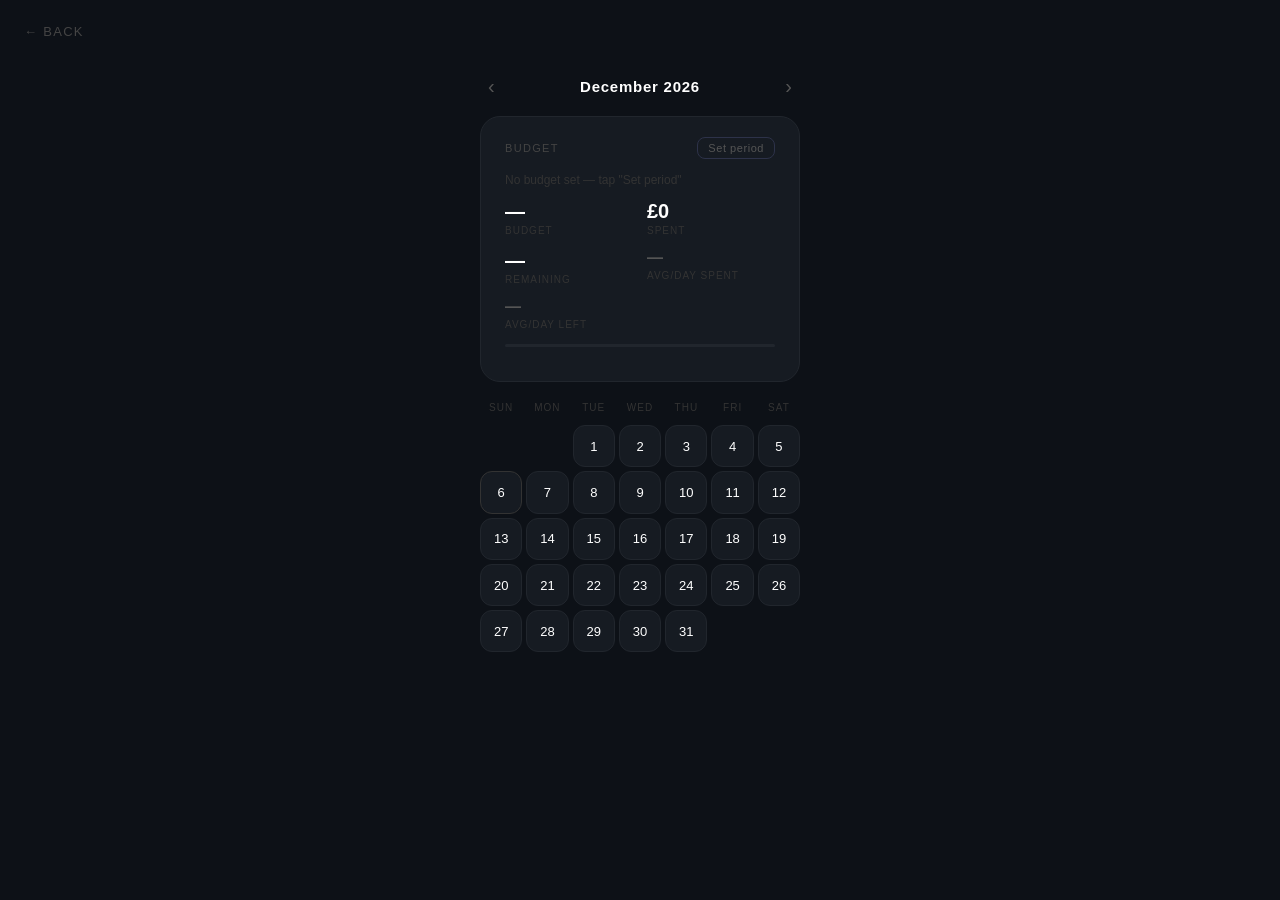
==== commit 2d66dc6d: "Shift color palette from pure black to deep navy-slate" ====
--- a/budget.html
+++ b/budget.html
@@ -8,7 +8,7 @@
     * { margin: 0; padding: 0; box-sizing: border-box; }
 
     body {
-      background: #0a0a0a;
+      background: #0d1117;
       color: #fff;
       font-family: -apple-system, BlinkMacSystemFont, 'SF Pro Display', sans-serif;
       min-height: 100dvh;
@@ -61,8 +61,8 @@
     .budget-card {
       width: 100%;
       max-width: 320px;
-      background: #141414;
-      border: 1px solid #1e1e1e;
+      background: #161b22;
+      border: 1px solid #21262d;
       border-radius: 20px;
       padding: 20px 24px;
       margin-bottom: 16px;
@@ -84,7 +84,7 @@
 
     .budget-set-btn {
       background: none;
-      border: 1px solid #2a2a2a;
+      border: 1px solid #2d3249;
       border-radius: 8px;
       color: #555;
       font-size: 11px;
@@ -132,7 +132,7 @@
     .progress-bar {
       width: 100%;
       height: 3px;
-      background: #1e1e1e;
+      background: #21262d;
       border-radius: 2px;
       overflow: hidden;
       margin-bottom: 14px;
@@ -165,8 +165,8 @@
 
     input[type="date"], input[type="number"] {
       flex: 1;
-      background: #0a0a0a;
-      border: 1px solid #1e1e1e;
+      background: #0d1117;
+      border: 1px solid #21262d;
       border-radius: 12px;
       padding: 10px 14px;
       color: #fff;
@@ -221,8 +221,8 @@
       justify-content: center;
       border-radius: 12px;
       cursor: pointer;
-      background: #141414;
-      border: 1px solid #1e1e1e;
+      background: #161b22;
+      border: 1px solid #21262d;
       transition: background 0.15s;
       gap: 2px;
     }
@@ -230,9 +230,9 @@
     .day.empty { background: transparent; border-color: transparent; cursor: default; }
     .day.today { border-color: #333; }
     .day.selected { background: #fff; border-color: #fff; }
-    .day.has-spend { border-color: #2a2a2a; }
+    .day.has-spend { border-color: #2d3249; }
     .day.in-period { border-color: #222; background: #181818; }
-    .day:not(.empty):active { background: #1e1e1e; }
+    .day:not(.empty):active { background: #21262d; }
     .day.selected:active { background: #ddd; }
 
     .day-num {
@@ -257,8 +257,8 @@
     .panel {
       width: 100%;
       max-width: 320px;
-      background: #141414;
-      border: 1px solid #1e1e1e;
+      background: #161b22;
+      border: 1px solid #21262d;
       border-radius: 20px;
       padding: 24px;
       display: none;
@@ -320,7 +320,7 @@
     .entry-del {
       background: none;
       border: none;
-      color: #2a2a2a;
+      color: #2d3249;
       cursor: pointer;
       font-size: 14px;
       padding: 0 0 0 12px;
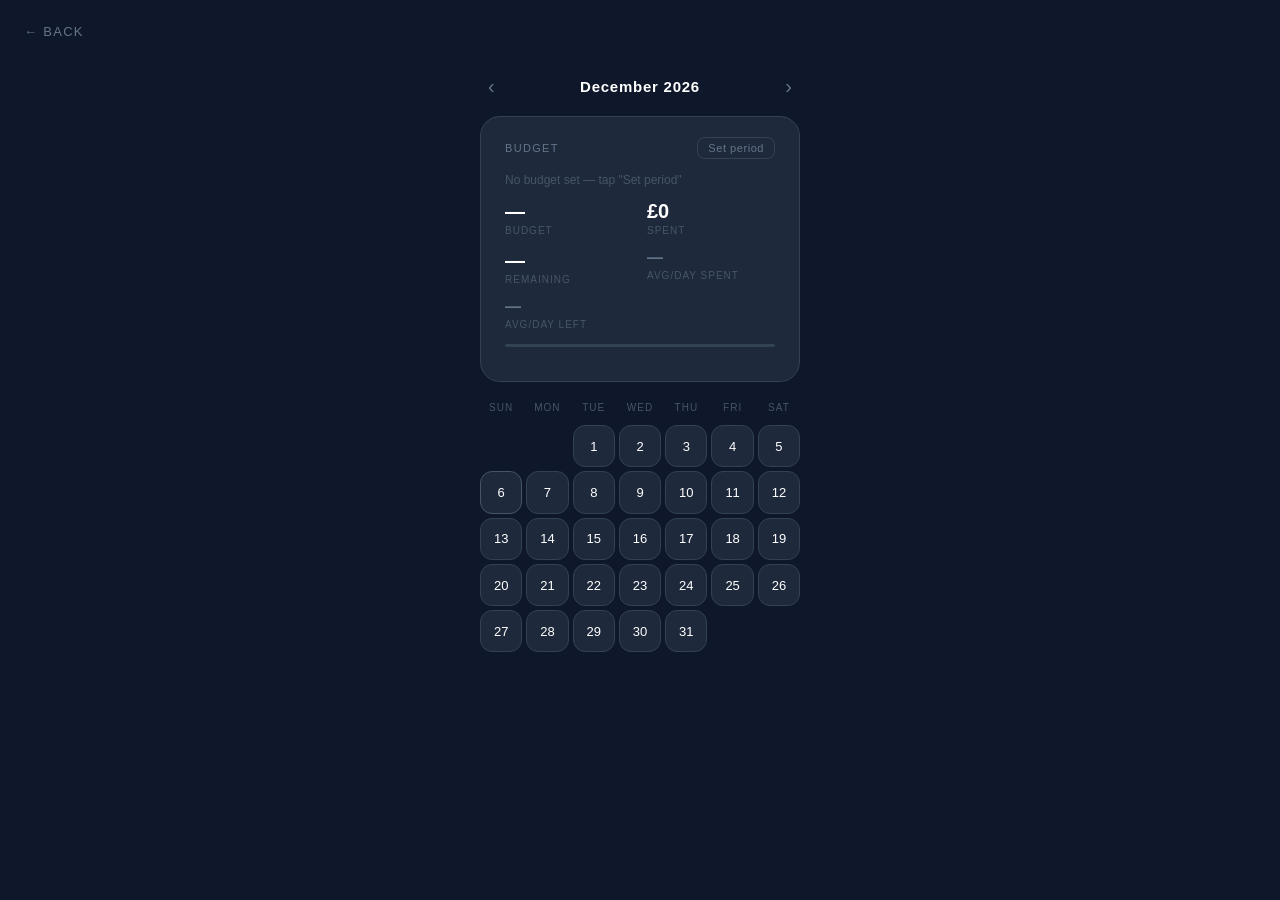
==== commit 8541a370: "Dramatic color overhaul: deep navy/slate theme" ====
--- a/budget.html
+++ b/budget.html
@@ -8,7 +8,7 @@
     * { margin: 0; padding: 0; box-sizing: border-box; }
 
     body {
-      background: #0d1117;
+      background: #0f172a;
       color: #fff;
       font-family: -apple-system, BlinkMacSystemFont, 'SF Pro Display', sans-serif;
       min-height: 100dvh;
@@ -26,7 +26,7 @@
       font-size: 13px;
       letter-spacing: 0.1em;
       text-transform: uppercase;
-      color: #444;
+      color: #64748b;
       text-decoration: none;
     }
 
@@ -48,7 +48,7 @@
     .nav-btn {
       background: none;
       border: none;
-      color: #555;
+      color: #64748b;
       font-size: 20px;
       cursor: pointer;
       padding: 4px 8px;
@@ -61,8 +61,8 @@
     .budget-card {
       width: 100%;
       max-width: 320px;
-      background: #161b22;
-      border: 1px solid #21262d;
+      background: #1e293b;
+      border: 1px solid #334155;
       border-radius: 20px;
       padding: 20px 24px;
       margin-bottom: 16px;
@@ -79,14 +79,14 @@
       font-size: 11px;
       letter-spacing: 0.12em;
       text-transform: uppercase;
-      color: #444;
+      color: #64748b;
     }
 
     .budget-set-btn {
       background: none;
-      border: 1px solid #2d3249;
+      border: 1px solid #334155;
       border-radius: 8px;
-      color: #555;
+      color: #64748b;
       font-size: 11px;
       font-family: inherit;
       padding: 4px 10px;
@@ -94,11 +94,11 @@
       letter-spacing: 0.05em;
     }
 
-    .budget-set-btn:active { color: #fff; border-color: #555; }
+    .budget-set-btn:active { color: #fff; border-color: #64748b; }
 
     .budget-period-label {
       font-size: 12px;
-      color: #333;
+      color: #475569;
       margin-bottom: 14px;
     }
 
@@ -120,19 +120,19 @@
 
     .budget-stat-val.over { color: #ef4444; }
     .budget-stat-val.warning { color: #f59e0b; }
-    .budget-stat-val.dim { color: #555; font-size: 16px; }
+    .budget-stat-val.dim { color: #64748b; font-size: 16px; }
 
     .budget-stat-label {
       font-size: 10px;
       letter-spacing: 0.1em;
       text-transform: uppercase;
-      color: #333;
+      color: #475569;
     }
 
     .progress-bar {
       width: 100%;
       height: 3px;
-      background: #21262d;
+      background: #334155;
       border-radius: 2px;
       overflow: hidden;
       margin-bottom: 14px;
@@ -158,15 +158,15 @@
       font-size: 11px;
       letter-spacing: 0.08em;
       text-transform: uppercase;
-      color: #444;
+      color: #64748b;
       width: 40px;
       flex-shrink: 0;
     }
 
     input[type="date"], input[type="number"] {
       flex: 1;
-      background: #0d1117;
-      border: 1px solid #21262d;
+      background: #0f172a;
+      border: 1px solid #334155;
       border-radius: 12px;
       padding: 10px 14px;
       color: #fff;
@@ -176,8 +176,8 @@
       color-scheme: dark;
     }
 
-    input::placeholder { color: #333; }
-    input:focus { border-color: #333; }
+    input::placeholder { color: #475569; }
+    input:focus { border-color: #475569; }
 
     button.save-btn, button.add-btn {
       background: #fff;
@@ -208,7 +208,7 @@
       font-size: 10px;
       letter-spacing: 0.1em;
       text-transform: uppercase;
-      color: #333;
+      color: #475569;
       text-align: center;
       padding: 4px 0 8px;
     }
@@ -221,18 +221,18 @@
       justify-content: center;
       border-radius: 12px;
       cursor: pointer;
-      background: #161b22;
-      border: 1px solid #21262d;
+      background: #1e293b;
+      border: 1px solid #334155;
       transition: background 0.15s;
       gap: 2px;
     }
 
     .day.empty { background: transparent; border-color: transparent; cursor: default; }
-    .day.today { border-color: #333; }
+    .day.today { border-color: #475569; }
     .day.selected { background: #fff; border-color: #fff; }
-    .day.has-spend { border-color: #2d3249; }
-    .day.in-period { border-color: #222; background: #181818; }
-    .day:not(.empty):active { background: #21262d; }
+    .day.has-spend { border-color: #334155; }
+    .day.in-period { border-color: #334155; background: #1e293b; }
+    .day:not(.empty):active { background: #334155; }
     .day.selected:active { background: #ddd; }
 
     .day-num {
@@ -257,8 +257,8 @@
     .panel {
       width: 100%;
       max-width: 320px;
-      background: #161b22;
-      border: 1px solid #21262d;
+      background: #1e293b;
+      border: 1px solid #334155;
       border-radius: 20px;
       padding: 24px;
       display: none;
@@ -270,7 +270,7 @@
       font-size: 11px;
       letter-spacing: 0.12em;
       text-transform: uppercase;
-      color: #444;
+      color: #64748b;
       margin-bottom: 16px;
     }
 
@@ -283,7 +283,7 @@
 
     .total-label {
       font-size: 12px;
-      color: #444;
+      color: #64748b;
       letter-spacing: 0.08em;
       text-transform: uppercase;
     }
@@ -309,7 +309,7 @@
       align-items: center;
     }
 
-    .entry-time { font-size: 12px; color: #333; }
+    .entry-time { font-size: 12px; color: #475569; }
 
     .entry-val {
       font-size: 14px;
@@ -320,7 +320,7 @@
     .entry-del {
       background: none;
       border: none;
-      color: #2d3249;
+      color: #334155;
       cursor: pointer;
       font-size: 14px;
       padding: 0 0 0 12px;
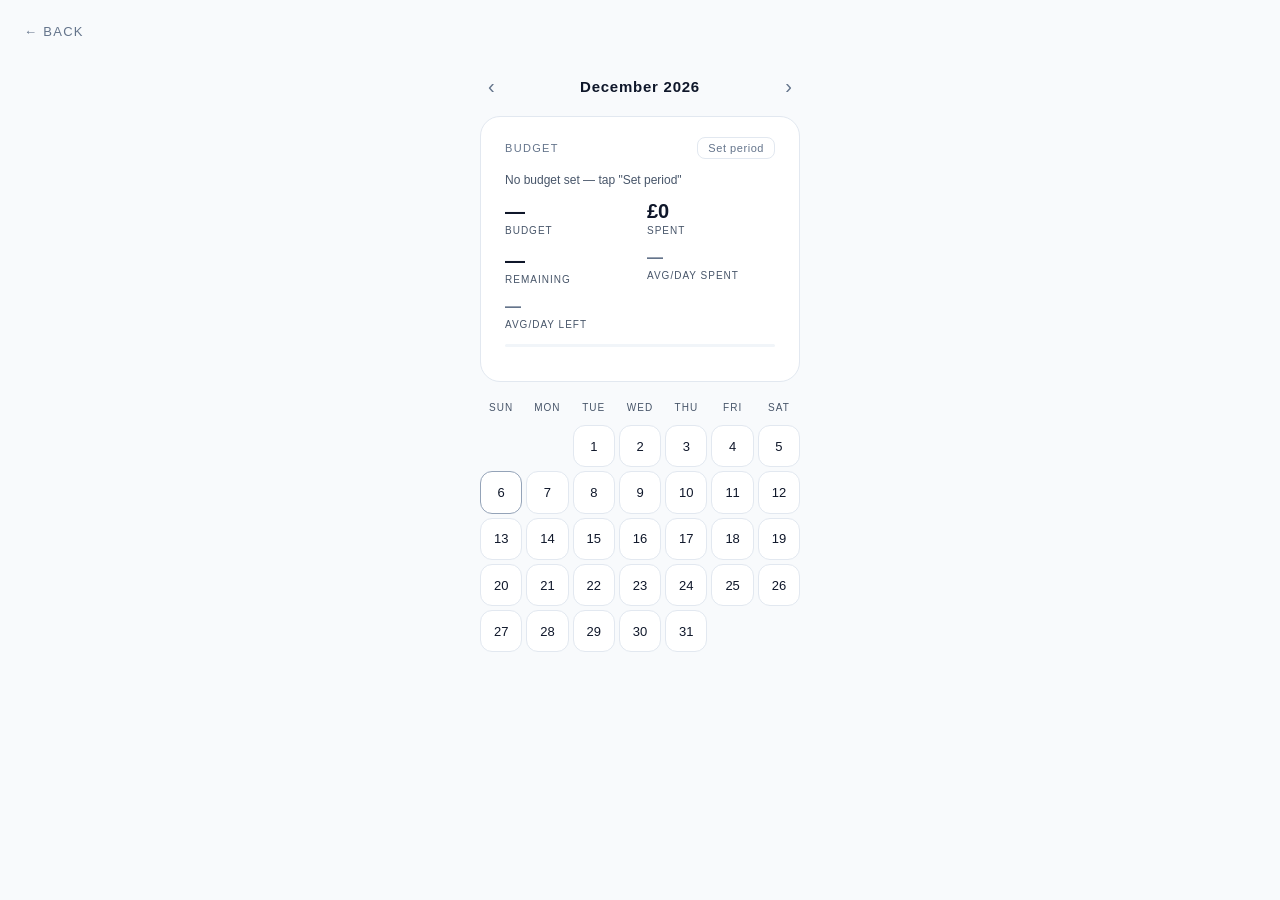
==== commit 14807cf0: "Light mode theme across all pages" ====
--- a/budget.html
+++ b/budget.html
@@ -8,8 +8,8 @@
     * { margin: 0; padding: 0; box-sizing: border-box; }
 
     body {
-      background: #0f172a;
-      color: #fff;
+      background: #f8fafc;
+      color: #0f172a;
       font-family: -apple-system, BlinkMacSystemFont, 'SF Pro Display', sans-serif;
       min-height: 100dvh;
       display: flex;
@@ -55,14 +55,14 @@
       line-height: 1;
     }
 
-    .nav-btn:active { color: #fff; }
+    .nav-btn:active { color: #0f172a; }
 
     /* Budget card */
     .budget-card {
       width: 100%;
       max-width: 320px;
-      background: #1e293b;
-      border: 1px solid #334155;
+      background: #ffffff;
+      border: 1px solid #e2e8f0;
       border-radius: 20px;
       padding: 20px 24px;
       margin-bottom: 16px;
@@ -84,7 +84,7 @@
 
     .budget-set-btn {
       background: none;
-      border: 1px solid #334155;
+      border: 1px solid #e2e8f0;
       border-radius: 8px;
       color: #64748b;
       font-size: 11px;
@@ -94,7 +94,7 @@
       letter-spacing: 0.05em;
     }
 
-    .budget-set-btn:active { color: #fff; border-color: #64748b; }
+    .budget-set-btn:active { color: #0f172a; border-color: #94a3b8; }
 
     .budget-period-label {
       font-size: 12px;
@@ -132,7 +132,7 @@
     .progress-bar {
       width: 100%;
       height: 3px;
-      background: #334155;
+      background: #f1f5f9;
       border-radius: 2px;
       overflow: hidden;
       margin-bottom: 14px;
@@ -165,11 +165,11 @@
 
     input[type="date"], input[type="number"] {
       flex: 1;
-      background: #0f172a;
-      border: 1px solid #334155;
+      background: #f8fafc;
+      border: 1px solid #e2e8f0;
       border-radius: 12px;
       padding: 10px 14px;
-      color: #fff;
+      color: #0f172a;
       font-size: 14px;
       font-family: inherit;
       outline: none;
@@ -177,7 +177,7 @@
     }
 
     input::placeholder { color: #475569; }
-    input:focus { border-color: #475569; }
+    input:focus { border-color: #94a3b8; }
 
     button.save-btn, button.add-btn {
       background: #fff;
@@ -221,25 +221,25 @@
       justify-content: center;
       border-radius: 12px;
       cursor: pointer;
-      background: #1e293b;
-      border: 1px solid #334155;
+      background: #ffffff;
+      border: 1px solid #e2e8f0;
       transition: background 0.15s;
       gap: 2px;
     }
 
     .day.empty { background: transparent; border-color: transparent; cursor: default; }
-    .day.today { border-color: #475569; }
-    .day.selected { background: #fff; border-color: #fff; }
+    .day.today { border-color: #94a3b8; }
+    .day.selected { background: #fff; border-color: #0f172a; }
     .day.has-spend { border-color: #334155; }
-    .day.in-period { border-color: #334155; background: #1e293b; }
-    .day:not(.empty):active { background: #334155; }
+    .day.in-period { border-color: #334155; background: #ffffff; }
+    .day:not(.empty):active { background: #f1f5f9; }
     .day.selected:active { background: #ddd; }
 
     .day-num {
       font-size: 13px;
       font-weight: 500;
       line-height: 1;
-      color: #fff;
+      color: #0f172a;
     }
 
     .day.selected .day-num { color: #000; }
@@ -257,8 +257,8 @@
     .panel {
       width: 100%;
       max-width: 320px;
-      background: #1e293b;
-      border: 1px solid #334155;
+      background: #ffffff;
+      border: 1px solid #e2e8f0;
       border-radius: 20px;
       padding: 24px;
       display: none;
